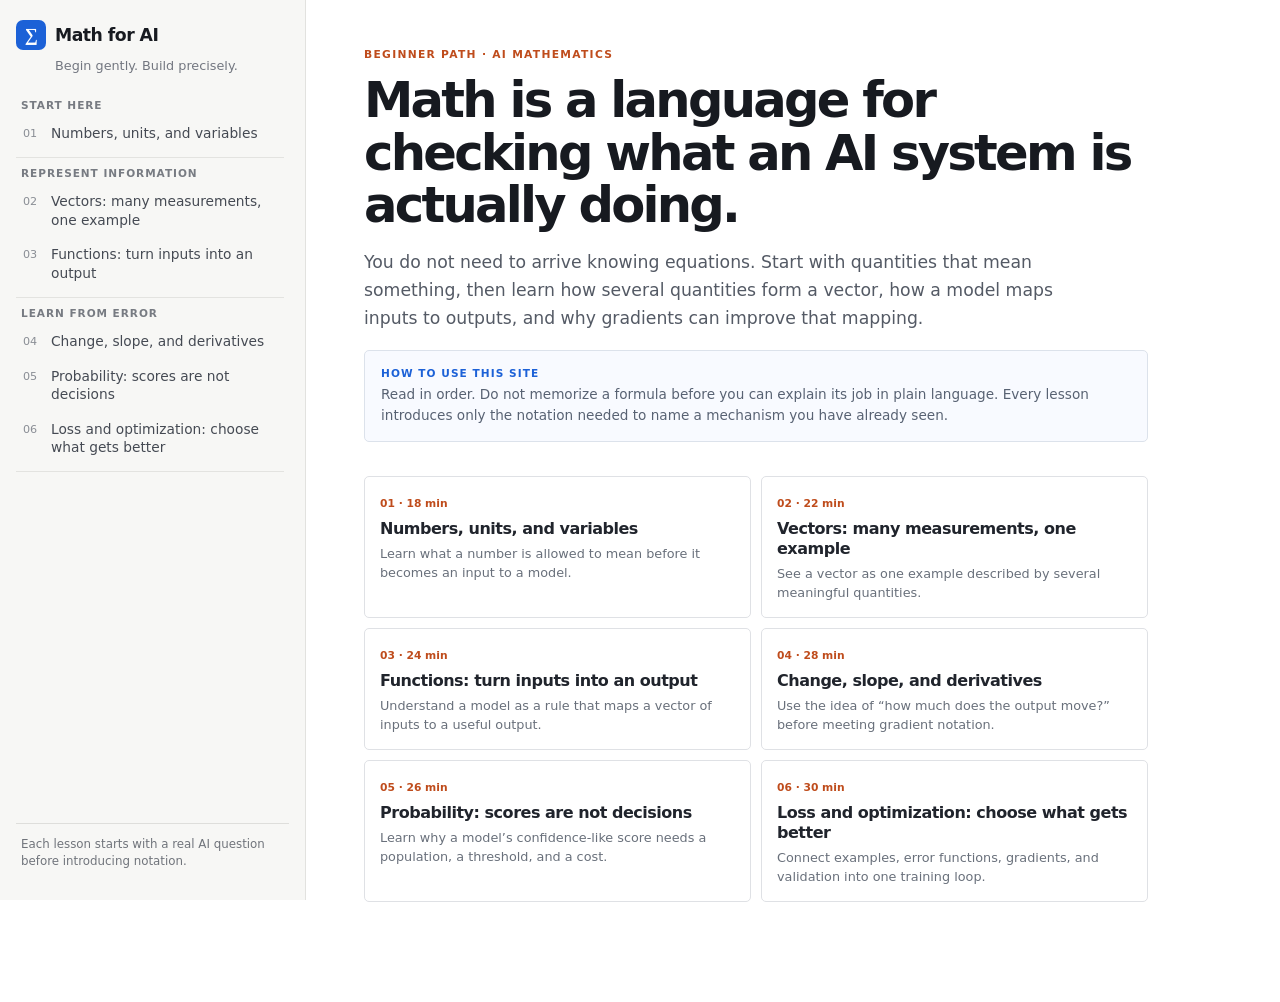
==== index.html @ 8dc327ba "Create beginner AI mathematics site" ====
<!doctype html>
<html lang="en">
  <head>
    <meta charset="utf-8" />
    <meta name="viewport" content="width=device-width, initial-scale=1" />
    <meta name="theme-color" content="#ffffff" />
    <title>Math for AI</title>
    <link rel="stylesheet" href="style.css" />
  </head>
  <body>
    <div id="app"></div>
    <script type="module" src="app.js"></script>
  </body>
</html>
---- style.css ----
:root{font-family:Inter,ui-sans-serif,system-ui,-apple-system,BlinkMacSystemFont,"Segoe UI",sans-serif;color:#20242c;background:#fff;font-synthesis:none}*{box-sizing:border-box}html{scroll-behavior:auto}body{margin:0;min-width:320px}.shell{display:flex;min-height:100vh}.sidebar{position:sticky;top:0;display:grid;grid-template-rows:auto auto minmax(0,1fr) auto;width:306px;height:100vh;flex:0 0 306px;overflow:hidden;background:#f7f7f5;border-right:1px solid #e2e2df;padding:20px 16px 18px}.brand{display:inline-flex;align-items:center;gap:9px;color:#171a20;font-size:1.08rem;font-weight:780;letter-spacing:-.03em;text-decoration:none}.brand-mark{display:grid;place-items:center;width:30px;height:30px;border-radius:7px;background:#1c61d7;color:#fff;font:700 1.15rem Georgia,serif}.sub{margin:8px 0 17px 39px;color:#737780;font-size:.8rem}.lesson-list{min-height:0;overflow-y:auto;overflow-anchor:none;padding-right:5px}.phase{border-bottom:1px solid #e3e3e0;margin-bottom:7px;padding-bottom:7px}.phase-label{color:#777b82;font-size:.66rem;font-weight:800;letter-spacing:.09em;margin:9px 5px 5px;text-transform:uppercase}.lesson-link{display:flex;gap:9px;border-radius:5px;color:#454a53;font-size:.86rem;line-height:1.34;padding:8px 7px;text-decoration:none}.lesson-link:hover{background:#fff}.lesson-link.active{background:#eaf0fe;color:#174ebc;font-weight:700}.lesson-num{color:#8a8e95;font-size:.7rem;min-width:19px;padding-top:2px}.sidebar-foot{border-top:1px solid #dededb;color:#70747b;font-size:.74rem;line-height:1.45;margin-top:12px;padding:12px 5px 0}.main{width:min(900px,calc(100% - 306px));padding:48px 58px 100px}.home,.lesson{max-width:800px}.eyebrow{color:#bf4c1c;font-size:.67rem;font-weight:850;letter-spacing:.12em;margin:0 0 13px;text-transform:uppercase}h1{color:#171a20;font-size:clamp(2.1rem,4.4vw,3.1rem);letter-spacing:-.055em;line-height:1.06;margin:0 0 15px}h2{border-top:1px solid #e1e3e7;color:#20242c;font-size:1.45rem;letter-spacing:-.03em;line-height:1.25;margin:31px 0 10px;padding-top:25px}h3{color:#282d36;font-size:1rem;margin:18px 0 6px}.lede{color:#545a65;font-size:1.08rem;line-height:1.62;max-width:720px}.meta{display:flex;flex-wrap:wrap;gap:14px;border-bottom:1px solid #e1e3e7;color:#838791;font-size:.74rem;margin:23px 0 28px;padding-bottom:16px}.prose{color:#30353d;font-size:1rem;line-height:1.63}.prose p{margin:0 0 12px}.prose strong{color:#20242c}.prose ul{margin:5px 0 13px;padding-left:1.25rem}.prose li{margin:5px 0}.path-card,.equation,.check,.flow{border:1px solid #dce2eb;border-radius:5px;margin:17px 0}.path-card{background:#f8faff;padding:16px}.path-card b{color:#1c61d7;display:block;font-size:.66rem;letter-spacing:.1em;margin-bottom:5px}.path-card p{color:#586273;font-size:.85rem;line-height:1.5;margin:0}.equation{background:#fff;padding:15px 17px}.equation-label{color:#1c61d7;font-size:.65rem;font-weight:850;letter-spacing:.1em;text-transform:uppercase}.equation-main{color:#1d2533;font-family:ui-monospace,SFMono-Regular,Menlo,monospace;font-size:1.12rem;font-weight:650;margin:8px 0}.equation p{color:#677080;font-size:.82rem;line-height:1.45;margin:0}.flow{display:grid;grid-template-columns:repeat(4,minmax(0,1fr));overflow:hidden}.flow-step{border-right:1px solid #dce2eb;padding:12px;position:relative}.flow-step:last-child{border-right:0}.flow-step:not(:last-child)::after{color:#1c61d7;content:'→';position:absolute;right:-6px;top:50%;transform:translateY(-50%);z-index:1}.flow-step span{color:#1c61d7;display:block;font-size:.65rem;font-weight:850}.flow-step b{color:#242a34;display:block;font-size:.83rem;margin:4px 0}.flow-step small{color:#657083;display:block;font-size:.72rem;line-height:1.35}.check{border-left:3px solid #d5531b;background:#f7f8fa;padding:14px 16px}.check b{color:#ad4017;display:block;font-size:.67rem;letter-spacing:.09em;margin-bottom:5px}.check p{color:#4e5662;font-size:.84rem;line-height:1.5;margin:0}.home-grid{display:grid;grid-template-columns:repeat(2,minmax(0,1fr));gap:10px;margin-top:34px}.home-card{border:1px solid #dfe1e5;border-radius:5px;color:#2b3038;padding:15px;text-decoration:none}.home-card:hover{border-color:#9db9ef;background:#fbfcff}.home-card span{color:#bf4c1c;font-size:.67rem;font-weight:850}.home-card h2{border:0;font-size:1rem;margin:8px 0 6px;padding:0}.home-card p{color:#69707b;font-size:.8rem;line-height:1.45;margin:0}.drawer,.mobile-bar,.scrim{display:none}@media(max-width:820px){.shell{display:block}.drawer{display:grid;gap:4px;place-content:center;position:fixed;z-index:30;top:10px;left:12px;width:32px;height:32px;border:0;background:transparent}.drawer i{display:block;width:20px;height:2px;background:#252931}.mobile-bar{display:flex;align-items:center;justify-content:space-between;height:54px;border-bottom:1px solid #e2e2df;padding:0 17px 0 54px}.mobile-bar .brand{font-size:1rem}.mobile-bar small{color:#69707b}.sidebar{position:fixed;z-index:40;top:0;left:0;width:min(320px,calc(100vw - 42px));height:100dvh;transform:translateX(-105%);transition:transform .18s ease;box-shadow:8px 0 28px rgba(17,22,31,.17)}.sidebar.open{transform:translateX(0)}.scrim.show{display:block;position:fixed;z-index:35;inset:0;background:rgba(17,22,31,.32)}.main{width:100%;padding:32px 20px 76px}.flow{grid-template-columns:1fr}.flow-step{border-bottom:1px solid #dce2eb;border-right:0}.flow-step:last-child{border-bottom:0}.flow-step:not(:last-child)::after{bottom:-11px;left:50%;right:auto;top:auto;transform:translateX(-50%) rotate(90deg)}.home-grid{grid-template-columns:1fr}h1{font-size:2.25rem}.prose{font-size:.97rem}}
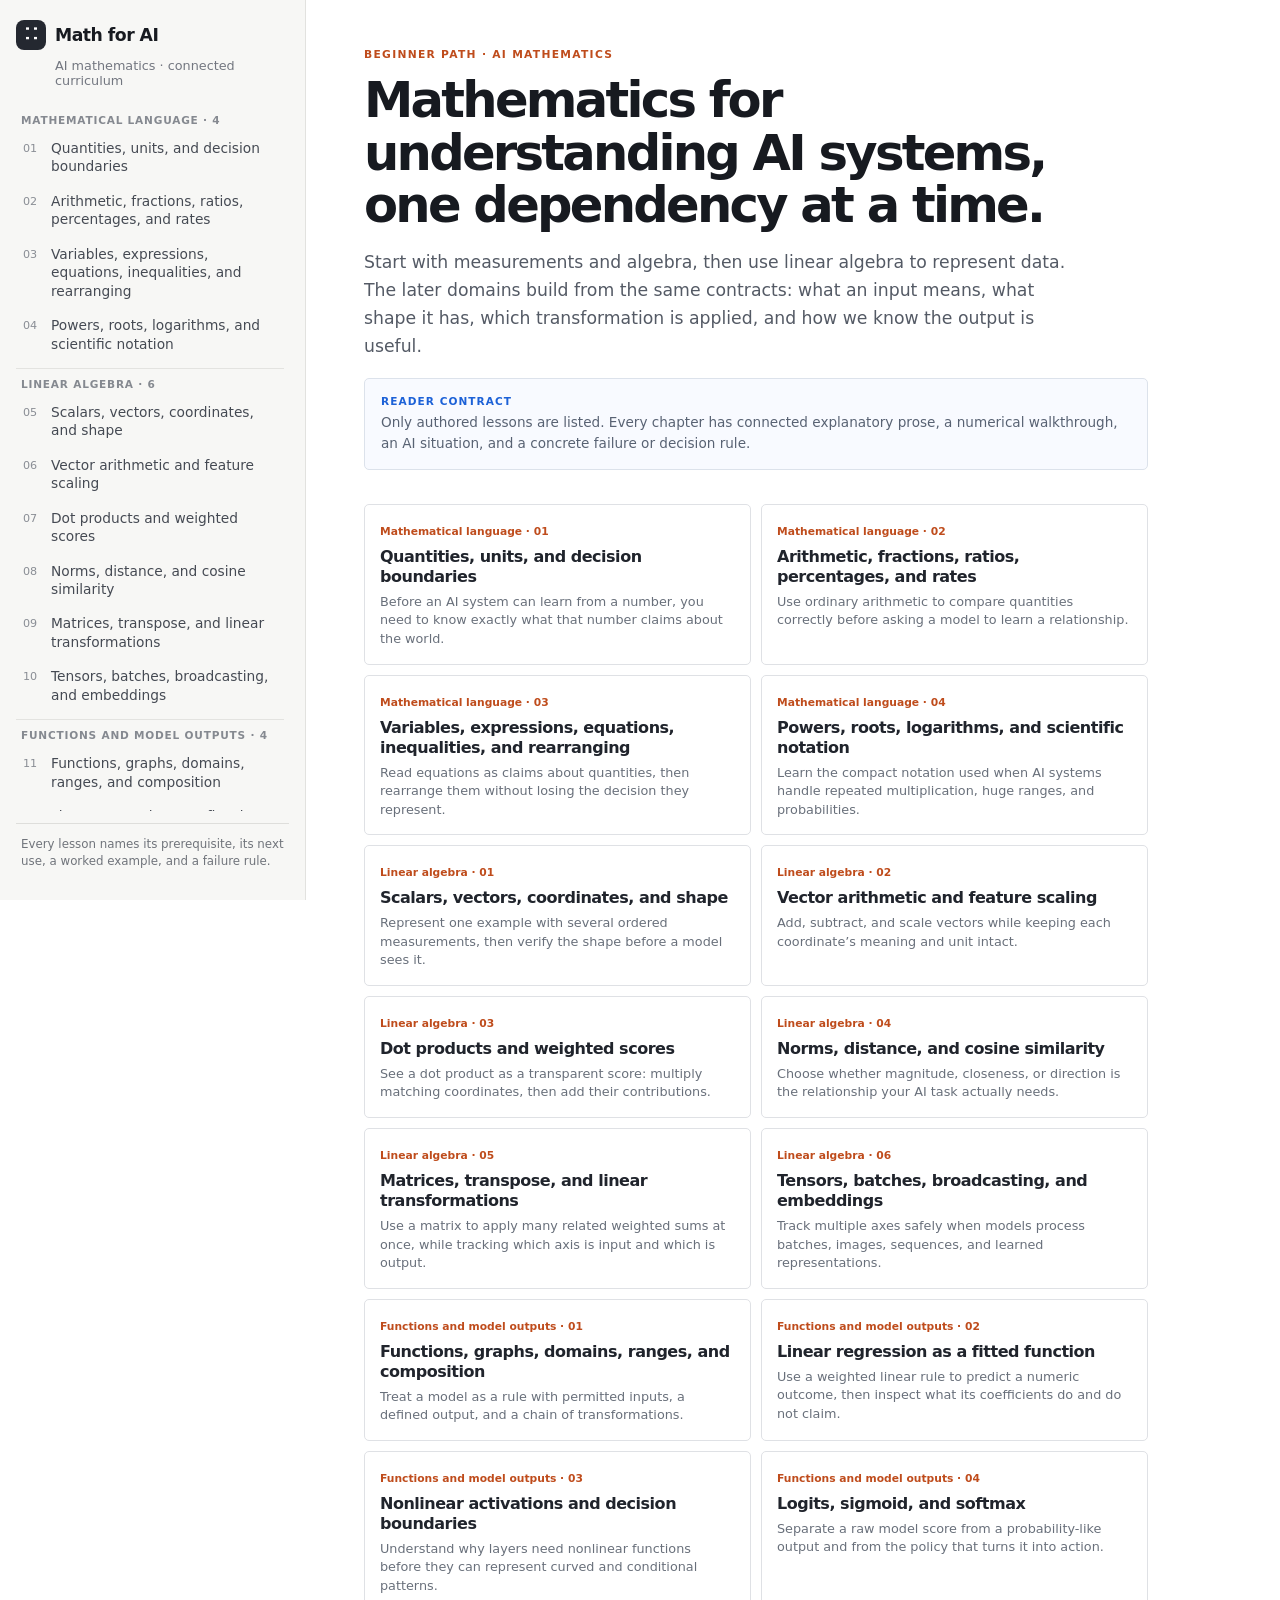
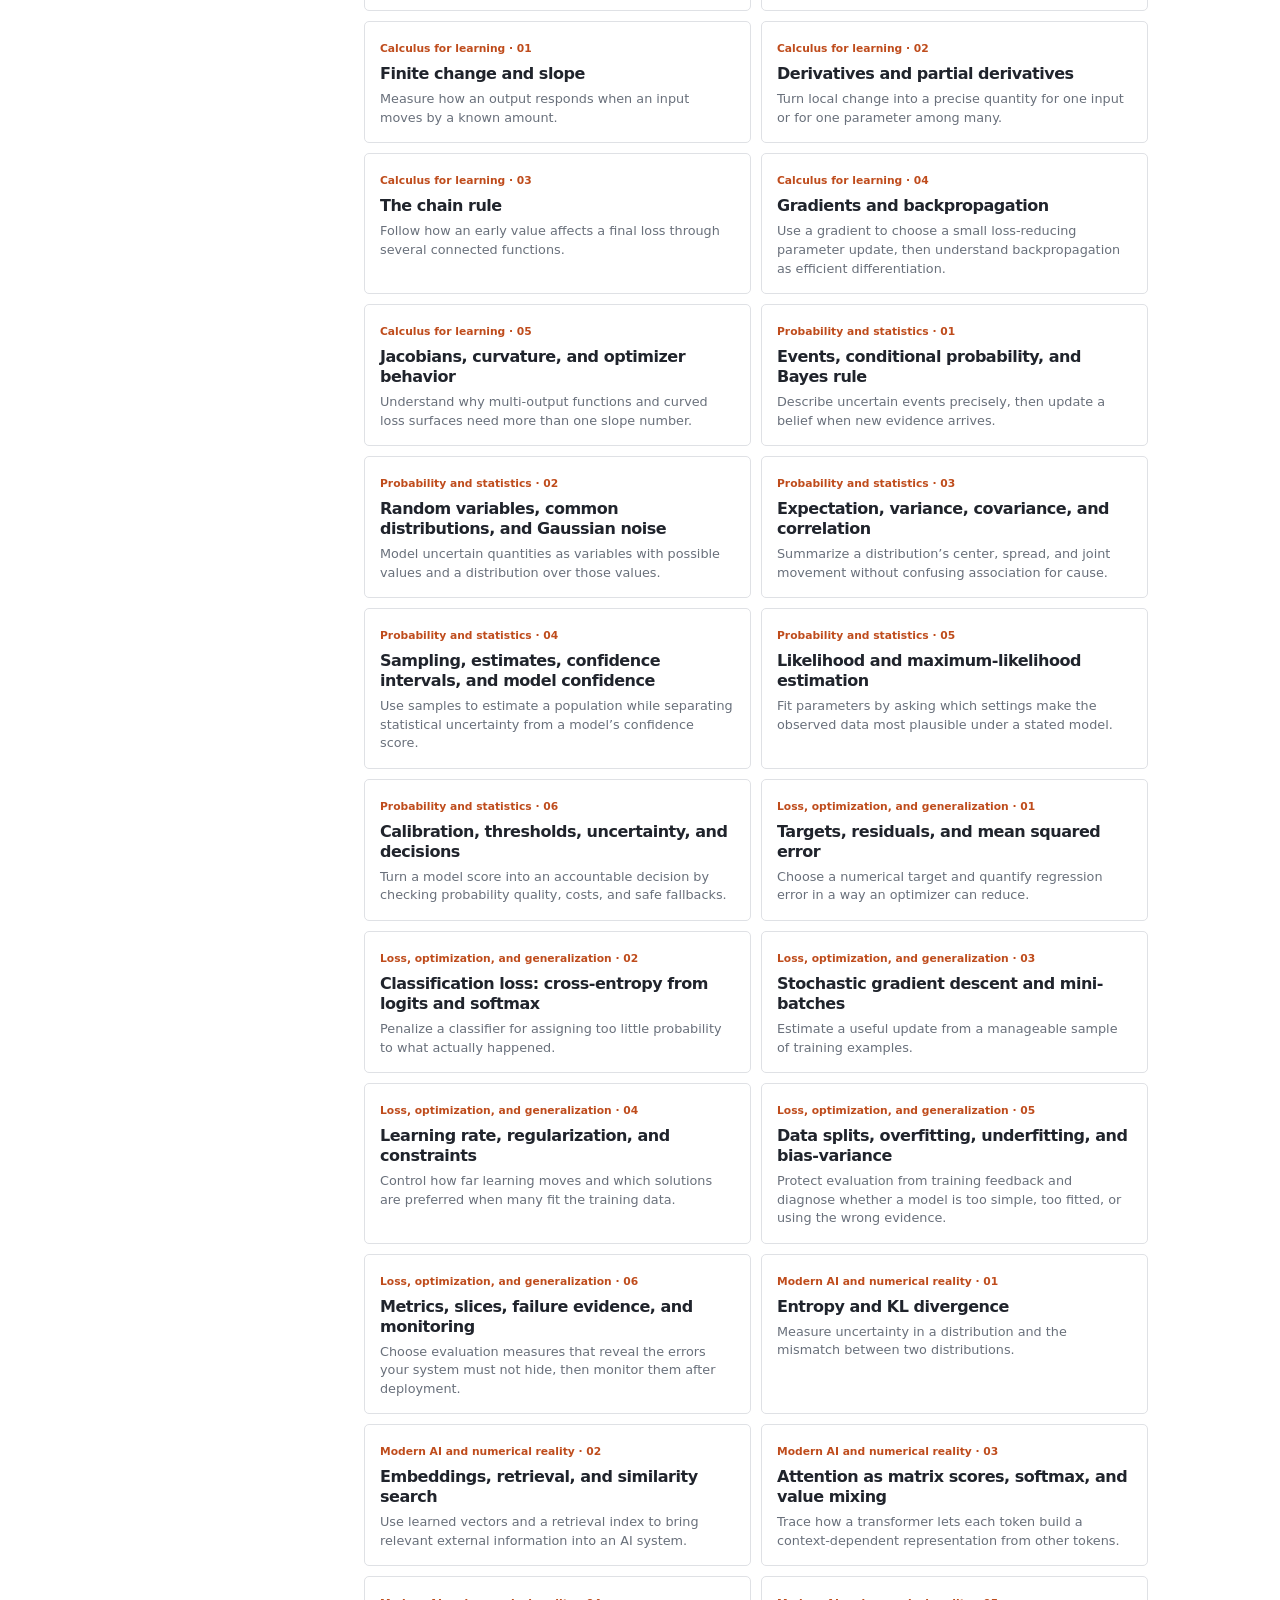
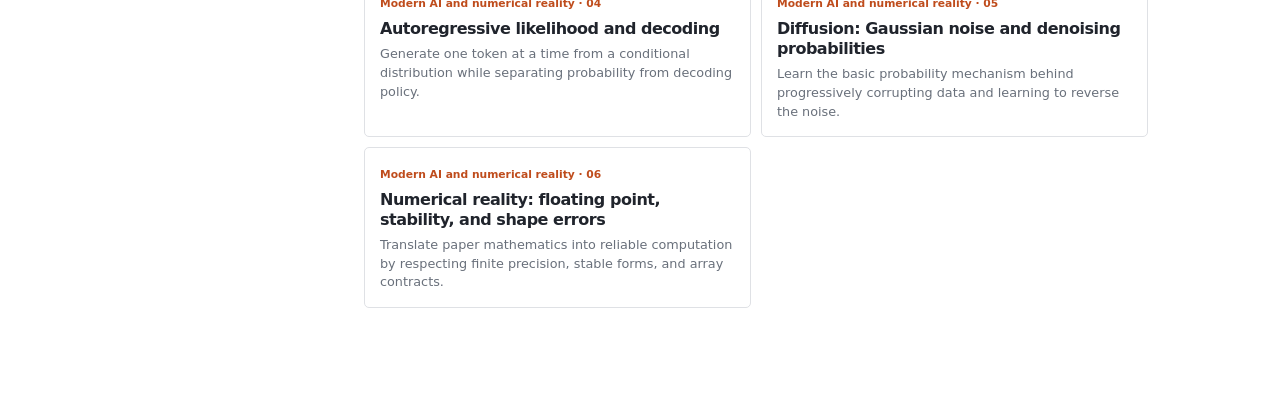
==== commit c0d4b42e: "Refine Math for AI logo and sidebar labels" ====
--- a/index.html
+++ b/index.html
@@ -6,6 +6,7 @@
     <meta name="theme-color" content="#ffffff" />
     <title>Math for AI</title>
     <link rel="stylesheet" href="style.css" />
+    <link rel="stylesheet" href="reader-overrides.css" />
   </head>
   <body>
     <div id="app"></div>
--- a/reader-overrides.css
+++ b/reader-overrides.css
@@ -0,0 +1,23 @@
+/* Quieter identity and navigation hierarchy. */
+.brand-mark {
+  background: #242830;
+  border-radius: 8px;
+  color: transparent;
+  font-size: 0;
+}
+
+.brand-mark::before {
+  color: #fff;
+  content: '∷';
+  font-family: Georgia, serif;
+  font-size: 1.45rem;
+  font-weight: 400;
+  line-height: 1;
+  transform: rotate(90deg);
+}
+
+.phase-label {
+  color: #858990;
+  font-weight: 650;
+  letter-spacing: .075em;
+}
